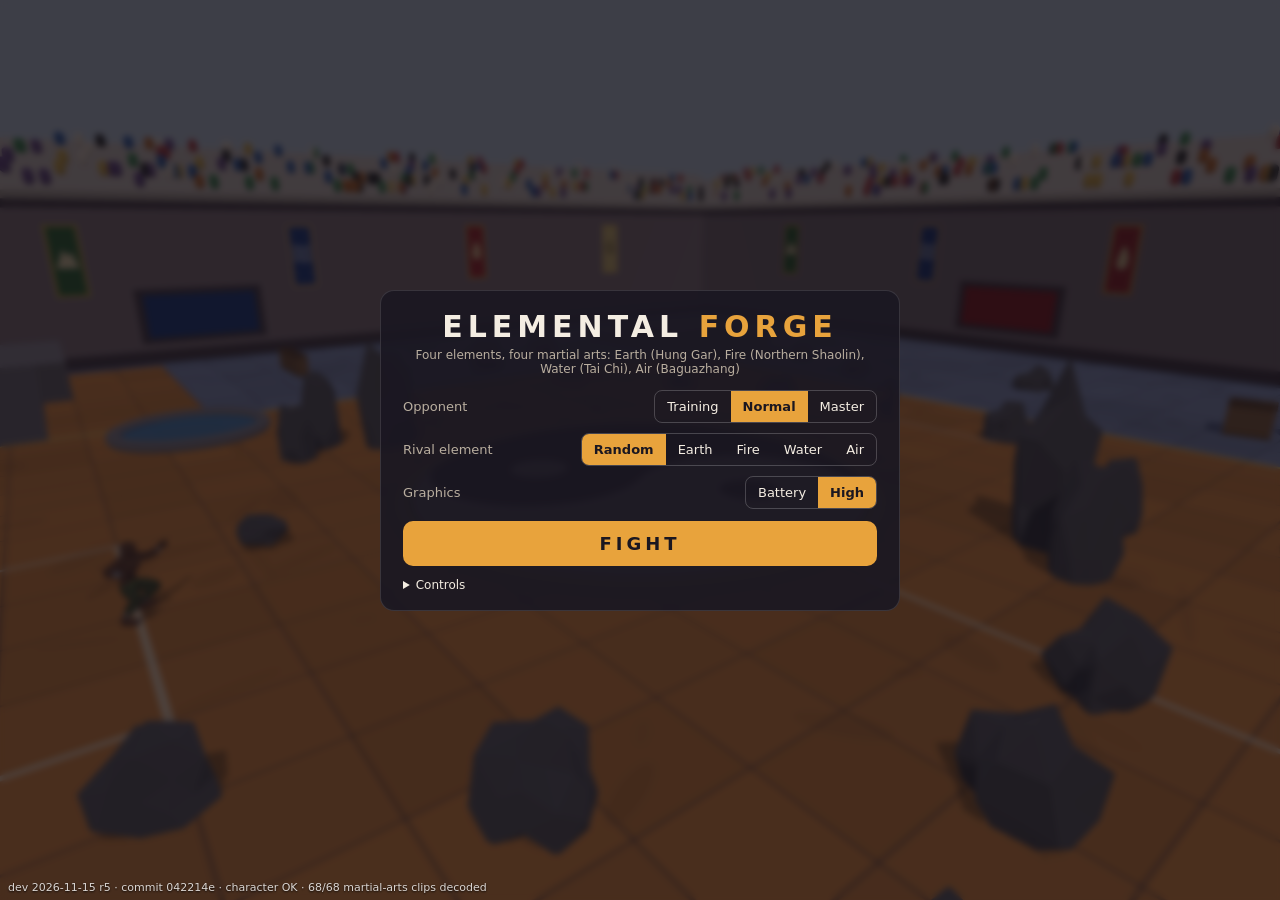
==== elemental-forge-dev/index.html @ c63c927e "Add elemental-forge-dev: separate full-screen test build (development commit 042214e) Approved by th" ====
<!doctype html>
<html lang="en">
<head>
<meta charset="utf-8">
<meta name="viewport" content="width=device-width, initial-scale=1, maximum-scale=1, user-scalable=no, viewport-fit=cover">
<meta name="theme-color" content="#1b1720">
<meta name="mobile-web-app-capable" content="yes">
<meta name="apple-mobile-web-app-capable" content="yes">
<link rel="manifest" href="manifest.webmanifest">
<title>Elemental Forge</title>
<link rel="stylesheet" href="style.css">
<script type="importmap">
{ "imports": { "three": "./vendor/three.module.min.js",
    "three/addons/": "./vendor/addons/" } }
</script>
</head>
<body>
<canvas id="game"></canvas>

<div id="hud" class="hidden">
  <div id="bars-left" class="bars">
    <div class="name">YOU</div>
    <div class="bar hp"><div class="fill" id="p-hp"></div></div>
    <div class="bar en"><div class="fill" id="p-en"></div></div>
  </div>
  <div id="round-box">
    <div id="round-pips"><span class="pip" id="pip-p"></span><span class="sep"></span><span class="pip" id="pip-o"></span></div>
    <div id="round-label">ROUND 1</div>
  </div>
  <div id="bars-right" class="bars right">
    <div class="name" id="opp-name">RIVAL</div>
    <div class="bar hp"><div class="fill" id="o-hp"></div></div>
    <div class="bar en"><div class="fill" id="o-en"></div></div>
  </div>

  <div id="elements">
    <button class="el active" data-el="earth"><b>EARTH</b><i class="pips"></i></button>
    <button class="el" data-el="fire"><b>FIRE</b><i class="pips"></i></button>
    <button class="el" data-el="water"><b>WATER</b><i class="pips"></i></button>
    <button class="el" data-el="air"><b>AIR</b><i class="pips"></i></button>
  </div>
  <div id="style-tag"></div>

  <button id="btn-pause" class="small-btn">II</button>
  <button id="btn-lock" class="small-btn">LOCK</button>

  <div id="reticle"><div class="ring"></div><div class="dot"></div></div>
  <div id="lock-marker"></div>
  <div id="opp-tag"><div class="mini-hp"><div class="fill" id="o-hp-mini"></div></div></div>

  <div id="stick-base"><div id="stick-knob"></div></div>

  <div id="action-pad">
    <button class="act" id="btn-jump" data-act="jump"><span>JUMP</span></button>
    <button class="act" id="btn-guard" data-act="guard"><span>GUARD</span><small></small></button>
    <button class="act" id="btn-dodge" data-act="dodge"><span>DODGE</span></button>
    <button class="act" id="btn-hand" data-act="hand"><span>HAND</span><small></small></button>
    <button class="act" id="btn-leg" data-act="leg"><span>LEG</span><small></small></button>
    <button class="act" id="btn-special" data-act="special"><span>SPECIAL</span><small></small></button>
  </div>
  <div id="popups"></div>
  <div id="banner"></div>
</div>

<div id="menu" class="overlay">
  <div class="panel">
    <h1>ELEMENTAL <span>FORGE</span></h1>
    <p class="sub">Four elements, four martial arts: Earth (Hung Gar), Fire (Northern Shaolin), Water (Tai Chi), Air (Baguazhang)</p>
    <div class="row">
      <label>Opponent</label>
      <div class="seg" id="difficulty">
        <button data-d="training">Training</button>
        <button data-d="normal" class="on">Normal</button>
        <button data-d="master">Master</button>
      </div>
    </div>
    <div class="row">
      <label>Rival element</label>
      <div class="seg" id="rival-el">
        <button data-r="random" class="on">Random</button>
        <button data-r="earth">Earth</button>
        <button data-r="fire">Fire</button>
        <button data-r="water">Water</button>
        <button data-r="air">Air</button>
      </div>
    </div>
    <div class="row">
      <label>Graphics</label>
      <div class="seg" id="quality">
        <button data-q="low">Battery</button>
        <button data-q="high" class="on">High</button>
      </div>
    </div>
    <button id="btn-start" class="big">FIGHT</button>
    <details class="help">
      <summary>Controls</summary>
      <p><b>Move:</b> left thumb on the left half (light push walks, full push runs, hold at the rim to sprint). <b>Aim / camera:</b> drag on the right half. <b>LOCK</b> frames the rival.</p>
      <p><b>Elements</b> (top left): switch instantly between Earth (Hung Gar), Fire (Northern Shaolin), Water (Tai Chi) and Air (Baguazhang). Each changes your stance, movement and every technique.</p>
      <p><b>HAND</b> tap: hand technique (stone punch, fire fist, water palm, air palm). <b>Hold HAND</b> for sustained bending: lift up to three rocks, a fire stream, draw water from a pool (then a water whip), or a wind push.</p>
      <p><b>LEG</b> tap: kicks (tap again for the second kick). <b>Hold LEG</b> and release for the charged move: seismic stomp, flying dragon kick, tidal sweep, cyclone.</p>
      <p>Held rocks, flame orbs, water globes and vortices circle you; HAND or LEG launches them. <b>SPECIAL</b>: stone pillar (stand on it), flame orb (three = volley), water sphere (traps), vortex (three = big vortex).</p>
      <p><b>GUARD</b> (hold): earth wall, fire wall, water shield or air deflection. Raise it just before impact to send projectiles back and open a counter. <b>DODGE</b>: roll, flame dash, water slide or air dash. <b>JUMP</b> twice as Air; hold JUMP to glide.</p>
      <p><b>Keyboard:</b> WASD, mouse aim, left/right click = HAND/LEG, Q guard, E special, Space jump, Shift dodge, 1-4 elements, C sprint, Tab lock.</p>
    </details>
  </div>
</div>

<div id="pause" class="overlay hidden">
  <div class="panel">
    <h2>PAUSED</h2>
    <div class="row">
      <label>Look sensitivity</label>
      <input type="range" id="sens" min="0.4" max="2.2" step="0.1" value="1">
    </div>
    <div class="row">
      <label>Auto camera</label>
      <div class="seg" id="autocam">
        <button data-a="on" class="on">On</button>
        <button data-a="off">Off</button>
      </div>
    </div>
    <div class="row">
      <label>Button size</label>
      <input type="range" id="btn-size" min="0.8" max="1.3" step="0.05" value="1">
    </div>
    <div class="row">
      <label>Button spacing</label>
      <input type="range" id="btn-spread" min="0.85" max="1.3" step="0.05" value="1">
    </div>
    <button id="btn-resume" class="big">RESUME</button>
    <button id="btn-quit" class="big ghost">MAIN MENU</button>
  </div>
</div>

<div id="end" class="overlay hidden">
  <div class="panel">
    <h2 id="end-title">VICTORY</h2>
    <p id="end-sub"></p>
    <button id="btn-again" class="big">REMATCH</button>
    <button id="btn-menu2" class="big ghost">MAIN MENU</button>
  </div>
</div>

<div id="rotate" class="overlay">
  <div class="panel"><div class="phone-icon"></div><p>Turn your phone sideways to play.</p></div>
</div>

<div id="loading" class="overlay"><div class="panel"><p>Loading the arena...</p></div></div>
<div id="err" class="hidden"></div>

<script type="module" src="js/main.js"></script>
</body>
</html>
---- elemental-forge-dev/style.css ----
:root {
  --bg: #1b1720;
  --panel: rgba(28, 24, 34, 0.92);
  --ink: #f4ede2;
  --muted: #b9ae9f;
  --accent: #e8a33c;
  --earth: #9a7b4f;
  --fire: #e2552b;
  --water: #3d8fd6;
  --air: #d9e3e8;
  --hp: #e0493c;
  --en: #4fb3e8;
  --safe-l: env(safe-area-inset-left, 0px);
  --safe-r: env(safe-area-inset-right, 0px);
  --safe-b: env(safe-area-inset-bottom, 0px);
  --safe-t: env(safe-area-inset-top, 0px);
}
* { box-sizing: border-box; -webkit-tap-highlight-color: transparent; }
html, body {
  margin: 0; height: 100%; overflow: hidden; background: var(--bg); color: var(--ink);
  font-family: system-ui, -apple-system, "Segoe UI", Roboto, sans-serif;
  user-select: none; -webkit-user-select: none; touch-action: none; overscroll-behavior: none;
}
canvas#game { position: fixed; inset: 0; width: 100vw; height: 100vh; display: block; touch-action: none; }
.hidden { display: none !important; }
button { font: inherit; color: inherit; touch-action: none; }

/* ---------- HUD ---------- */
#hud { position: fixed; inset: 0; pointer-events: none; }
#hud button { pointer-events: auto; }
.bars { position: absolute; top: calc(10px + var(--safe-t)); left: calc(14px + var(--safe-l)); width: min(30vw, 260px); }
.bars.right { left: auto; right: calc(14px + var(--safe-r)); text-align: right; }
.bars .name { font-size: 11px; letter-spacing: 2px; font-weight: 700; color: var(--muted); margin-bottom: 3px; }
.bar { height: 10px; background: rgba(0,0,0,0.45); border: 1px solid rgba(255,255,255,0.18); border-radius: 3px; overflow: hidden; margin-bottom: 4px; }
.bar.en { height: 6px; }
.bar .fill { height: 100%; width: 100%; transition: width 0.12s linear; transform-origin: left; }
.bars.right .bar .fill { margin-left: auto; }
.bar.hp .fill { background: linear-gradient(90deg, #b8322a, var(--hp)); }
.bar.en .fill { background: linear-gradient(90deg, #2f7fb0, var(--en)); }

#round-box { position: absolute; top: calc(8px + var(--safe-t)); left: 50%; transform: translateX(-50%); text-align: center;
  background: rgba(20,18,26,0.6); border: 1px solid rgba(255,255,255,0.12); border-radius: 6px; padding: 4px 12px; }
#round-pips { display: flex; gap: 8px; align-items: center; justify-content: center; }
.pip { width: 8px; height: 8px; transform: rotate(45deg); border: 1px solid #f07a7a; display: inline-block; }
.pip.won { background: #f07a7a; }
.sep { width: 2px; height: 12px; background: #fff; display: inline-block; }
#round-label { font-size: 9px; letter-spacing: 2px; color: var(--accent); margin-top: 2px; }

#elements { position: absolute; top: calc(50px + var(--safe-t)); left: calc(14px + var(--safe-l)); display: flex; gap: 7px; }
.el { width: 64px; height: 40px; border-radius: 10px; border: 2px solid rgba(255,255,255,0.25); background: rgba(20,18,26,0.6);
  font-size: 10px; letter-spacing: 1px; display: flex; flex-direction: column; align-items: center; justify-content: center; gap: 3px; padding: 0; }
.el b { font-weight: 800; }
.el .pips { display: flex; gap: 3px; height: 5px; font-style: normal; }
.el .pips span { width: 5px; height: 5px; border-radius: 50%; background: currentColor; display: inline-block; }
.el[data-el="earth"] { border-color: var(--earth); }
.el[data-el="fire"] { border-color: var(--fire); }
.el[data-el="water"] { border-color: var(--water); }
.el[data-el="air"] { border-color: var(--air); }
.el.active[data-el="earth"] { background: rgba(154,123,79,0.85); }
.el.active[data-el="fire"] { background: rgba(226,85,43,0.85); }
.el.active[data-el="water"] { background: rgba(61,143,214,0.85); }
.el.active[data-el="air"] { background: rgba(217,227,232,0.85); color: #1b1720; }
#style-tag { position: absolute; top: calc(96px + var(--safe-t)); left: calc(16px + var(--safe-l)); font-size: 10px; letter-spacing: 2px; color: var(--muted); text-shadow: 0 1px 2px #000; }
.small-btn { position: absolute; top: calc(52px + var(--safe-t)); width: 52px; height: 34px; border-radius: 8px;
  background: rgba(20,18,26,0.65); border: 1px solid rgba(255,255,255,0.25); font-size: 11px; font-weight: 800; letter-spacing: 1px; }
#btn-pause { right: calc(14px + var(--safe-r)); width: 40px; }
#btn-lock { right: calc(62px + var(--safe-r)); width: 64px; }
#btn-lock.on { background: rgba(232,163,60,0.85); color: #1b1720; }

#reticle { position: absolute; left: 50%; top: 50%; width: 34px; height: 34px; margin: -17px 0 0 -17px; transition: transform 0.08s; }
#reticle .ring { position: absolute; inset: 0; border: 2px solid rgba(255,255,255,0.75); border-radius: 50%; box-shadow: 0 0 3px rgba(0,0,0,0.6); }
#reticle .dot { position: absolute; left: 50%; top: 50%; width: 4px; height: 4px; margin: -2px; background: #fff; border-radius: 50%; }
#reticle.on-target .ring { border-color: #ff5a4a; transform: scale(0.8); }
#reticle.on-target .dot { background: #ff5a4a; }
#lock-marker { position: absolute; width: 46px; height: 46px; margin: -23px 0 0 -23px; border: 2px solid var(--accent); transform: rotate(45deg);
  display: none; box-shadow: 0 0 6px rgba(232,163,60,0.7); }
#opp-tag { position: absolute; width: 60px; margin-left: -30px; display: none; }
.mini-hp { height: 5px; background: rgba(0,0,0,0.5); border-radius: 2px; overflow: hidden; }
.mini-hp .fill { height: 100%; width: 100%; background: var(--hp); }

#stick-base { position: absolute; width: 130px; height: 130px; margin: -65px 0 0 -65px; border-radius: 50%;
  border: 2px solid rgba(255,255,255,0.35); background: rgba(255,255,255,0.06); display: none; }
#stick-knob { position: absolute; left: 50%; top: 50%; width: 56px; height: 56px; margin: -28px 0 0 -28px; border-radius: 50%;
  background: rgba(255,255,255,0.45); }

/* star layout: positions are computed in main.js (layoutStar) from button size and spacing settings */
#action-pad { position: absolute; right: 0; bottom: 0; width: 0; height: 0; }
.act { position: absolute; border-radius: 50%; border: 2px solid rgba(255,255,255,0.45); background: rgba(24,20,30,0.55);
  font-size: 11px; font-weight: 800; letter-spacing: 1px; display: flex; flex-direction: column; align-items: center; justify-content: center; gap: 1px;
  transform: translate(-50%, -50%); transition: transform 0.06s, background 0.06s; padding: 0; }
.act small { font-size: 7.5px; font-weight: 700; letter-spacing: 0.5px; opacity: 0.8; max-width: 90%; line-height: 1.05; }
.act.down { background: rgba(232,163,60,0.78); color: #1b1720; transform: translate(-50%, -50%) scale(0.92); }
#btn-hand, #btn-leg { border-color: var(--elc, rgba(255,200,120,0.8)); border-width: 3px; }
#btn-special { border-color: var(--elc, rgba(255,255,255,0.6)); background: rgba(40,30,50,0.6); }
#btn-leg { box-shadow: 0 0 calc(var(--charge, 0) * 26px) rgba(255, 190, 90, calc(var(--charge, 0) * 0.9)); }
#btn-leg.charged { background: rgba(232,163,60,0.45); }
#btn-hand.sustain { background: rgba(232,163,60,0.35); }
#stick-base.sprint { border-color: rgba(255,210,140,0.9); box-shadow: 0 0 14px rgba(255,190,90,0.6); }
.act .cd { position: absolute; inset: 0; border-radius: 50%; background: conic-gradient(rgba(0,0,0,0.55) var(--p,0%), transparent 0); }

#popups { position: absolute; inset: 0; overflow: hidden; }
.pop { position: absolute; font-weight: 900; font-size: 18px; color: #fff; text-shadow: 0 2px 3px #000, 0 0 6px rgba(255,90,60,0.9);
  animation: pop 0.8s ease-out forwards; transform: translate(-50%, -50%); }
.pop.block { color: #cfe8ff; text-shadow: 0 2px 3px #000, 0 0 6px rgba(80,160,255,0.9); font-size: 14px; }
@keyframes pop { 0% { opacity: 0; transform: translate(-50%,-30%) scale(0.6);} 15% { opacity: 1; transform: translate(-50%,-60%) scale(1.15);} 100% { opacity: 0; transform: translate(-50%,-160%) scale(1);} }
#banner { position: absolute; left: 0; right: 0; top: 34%; text-align: center; font-size: 44px; font-weight: 900; letter-spacing: 6px;
  text-shadow: 0 3px 8px rgba(0,0,0,0.8); color: #ffe2b0; opacity: 0; transition: opacity 0.25s; }
#banner.show { opacity: 1; }

/* ---------- overlays ---------- */
.overlay { position: fixed; inset: 0; display: flex; align-items: center; justify-content: center; background: rgba(15,12,18,0.72);
  backdrop-filter: blur(3px); z-index: 10; padding: 16px; }
.panel { background: var(--panel); border: 1px solid rgba(255,255,255,0.12); border-radius: 14px; padding: 18px 22px; width: min(520px, 100%);
  max-height: 100%; overflow-y: auto; text-align: center; touch-action: pan-y; }
h1 { margin: 0 0 4px; font-size: 30px; letter-spacing: 5px; }
h1 span { color: var(--accent); }
h2 { margin: 0 0 12px; letter-spacing: 4px; }
.sub { margin: 0 0 14px; color: var(--muted); font-size: 12px; }
.row { display: flex; align-items: center; justify-content: space-between; gap: 12px; margin: 10px 0; }
.row label { font-size: 13px; color: var(--muted); }
.seg { display: flex; border: 1px solid rgba(255,255,255,0.2); border-radius: 8px; overflow: hidden; }
.seg button { background: transparent; border: 0; padding: 8px 12px; font-size: 13px; }
.seg button.on { background: var(--accent); color: #1b1720; font-weight: 700; }
.big { display: block; width: 100%; margin-top: 12px; padding: 12px; font-size: 18px; font-weight: 900; letter-spacing: 4px; border-radius: 10px;
  border: 0; background: var(--accent); color: #1b1720; }
.big.ghost { background: transparent; border: 1px solid rgba(255,255,255,0.3); color: var(--ink); font-size: 14px; }
.help { text-align: left; margin-top: 12px; font-size: 12px; color: var(--muted); }
.help summary { cursor: pointer; color: var(--ink); }
input[type=range] { width: 50%; }
#rotate { display: none; z-index: 30; }
.phone-icon { width: 40px; height: 66px; border: 3px solid var(--ink); border-radius: 8px; margin: 0 auto 10px; animation: rot 1.6s infinite ease-in-out; }
@keyframes rot { 0%,30% { transform: rotate(0); } 60%,100% { transform: rotate(-90deg); } }
@media (orientation: portrait) and (max-width: 900px) { #rotate.armed { display: flex; } }
#err { position: fixed; left: 8px; bottom: 8px; right: 8px; background: #6b1d1d; color: #fff; padding: 8px; font: 12px monospace; z-index: 50; white-space: pre-wrap; }
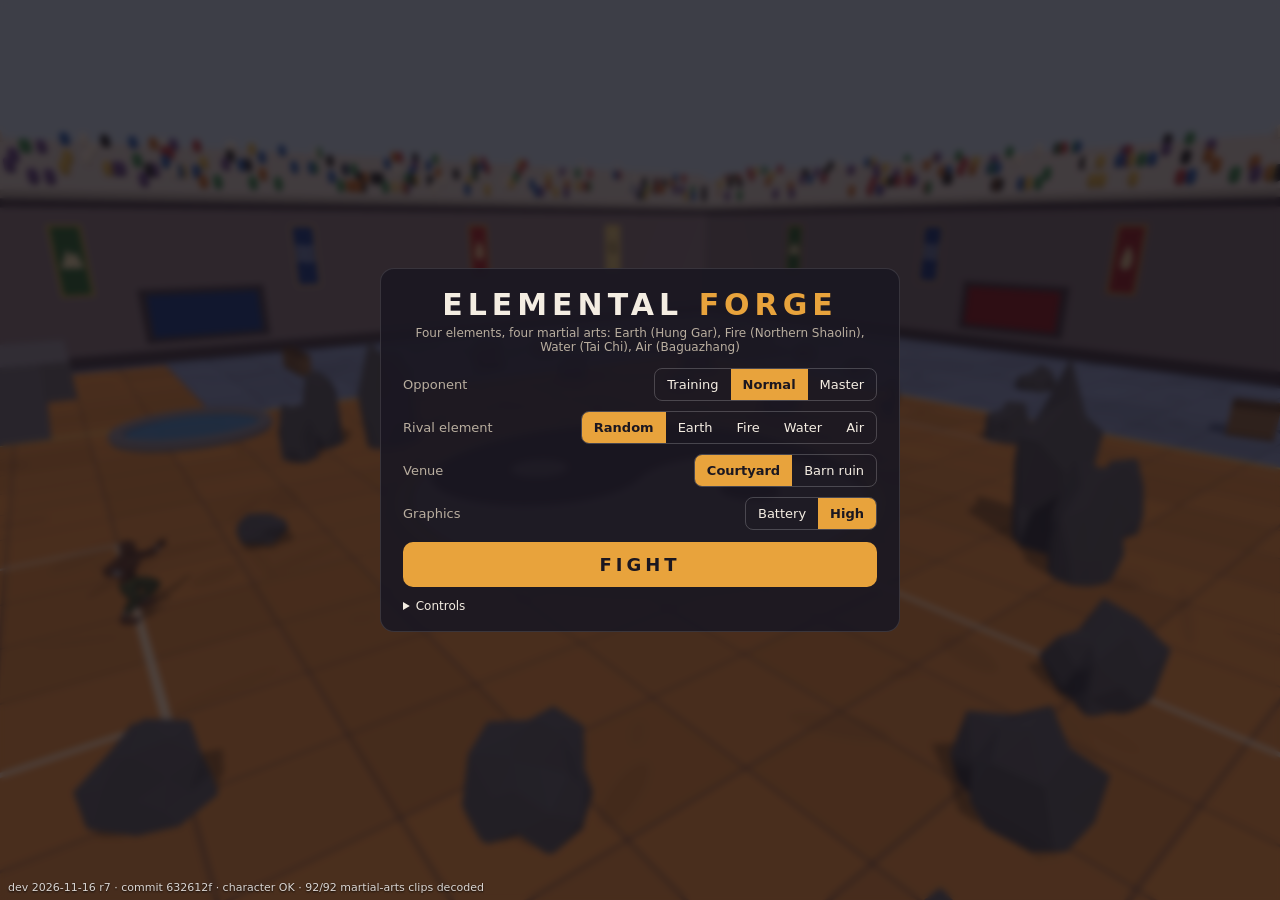
==== commit 00ed6ae4: "elemental-forge-dev: development build r7 (commit 632612f) - combat overhaul, barn ruin venue, earth" ====
--- a/elemental-forge-dev/index.html
+++ b/elemental-forge-dev/index.html
@@ -85,6 +85,13 @@
       </div>
     </div>
     <div class="row">
+      <label>Venue</label>
+      <div class="seg" id="venue">
+        <button data-v="courtyard" class="on">Courtyard</button>
+        <button data-v="barn">Barn ruin</button>
+      </div>
+    </div>
+    <div class="row">
       <label>Graphics</label>
       <div class="seg" id="quality">
         <button data-q="low">Battery</button>
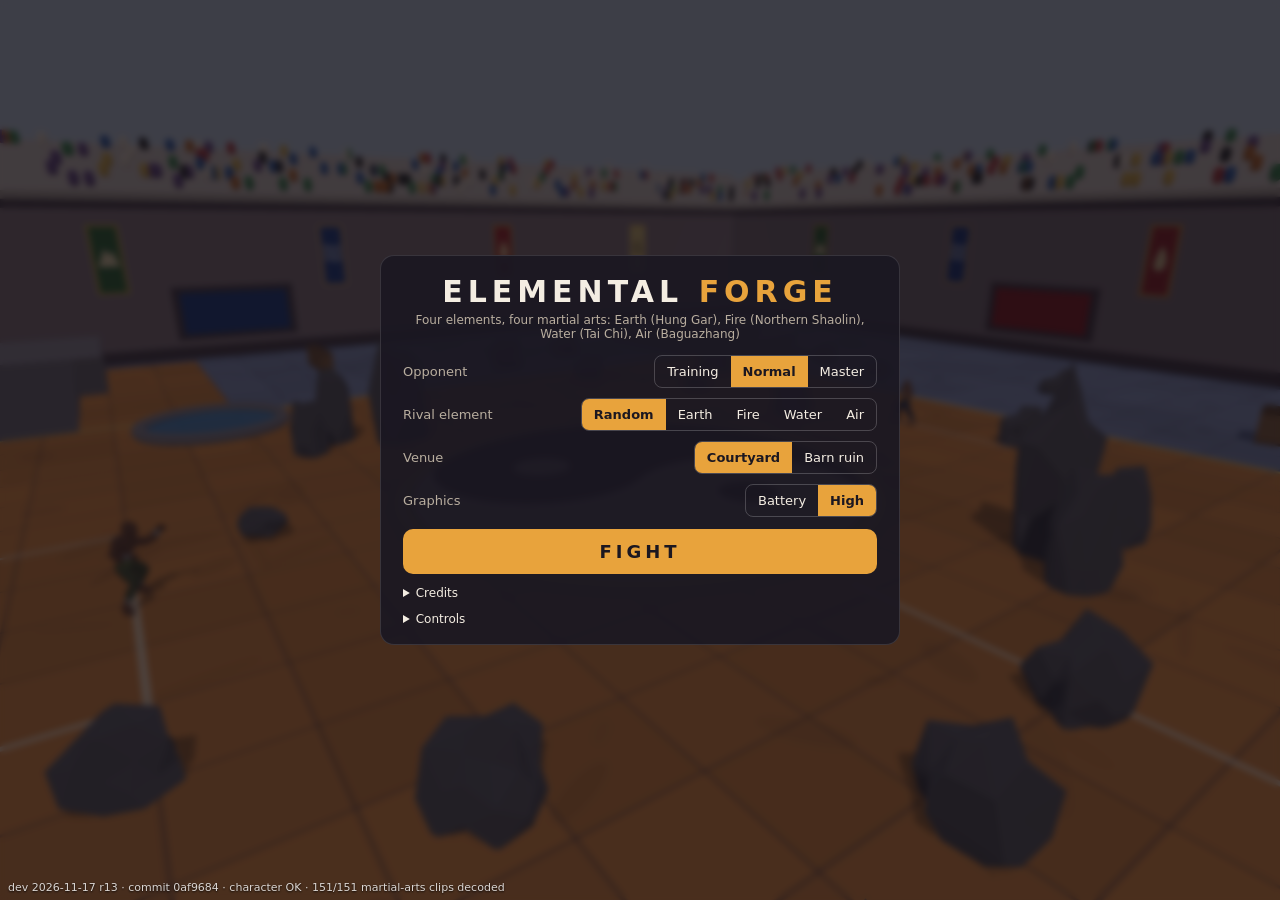
==== commit 86c88b57: "elemental-forge-dev: development build r13 (commit 0af9684) - M6: Fire stomp rolling wave, hurricane" ====
--- a/elemental-forge-dev/index.html
+++ b/elemental-forge-dev/index.html
@@ -100,6 +100,13 @@
     </div>
     <button id="btn-start" class="big">FIGHT</button>
     <details class="help">
+      <summary>Credits</summary>
+      <p>VFX: KanaWorks_AI (@KanaWorks_AI) &mdash; water impact, water column and ice projectile flipbooks (https://github.com/kanaworksai-hue/kanaworks-sakuga-vfx).</p>
+      <p>Ice Cluster (free) by chrismartin1337 (Sketchfab), CC-BY-4.0.</p>
+      <p>Fire and explosion volumes: JangaFX EmberGen free VDBs (CC0), rendered to flipbooks for this game.</p>
+      <p>Character animations: Mixamo, Rokoko, KinemIQ (CC0), Motifect, Universal Animation Library, Human Basic Motions, CMU motion capture.</p>
+    </details>
+    <details class="help">
       <summary>Controls</summary>
       <p><b>Move:</b> left thumb on the left half (light push walks, full push runs, hold at the rim to sprint). <b>Aim / camera:</b> drag on the right half. <b>LOCK</b> frames the rival.</p>
       <p><b>Elements</b> (top left): switch instantly between Earth (Hung Gar), Fire (Northern Shaolin), Water (Tai Chi) and Air (Baguazhang). Each changes your stance, movement and every technique.</p>
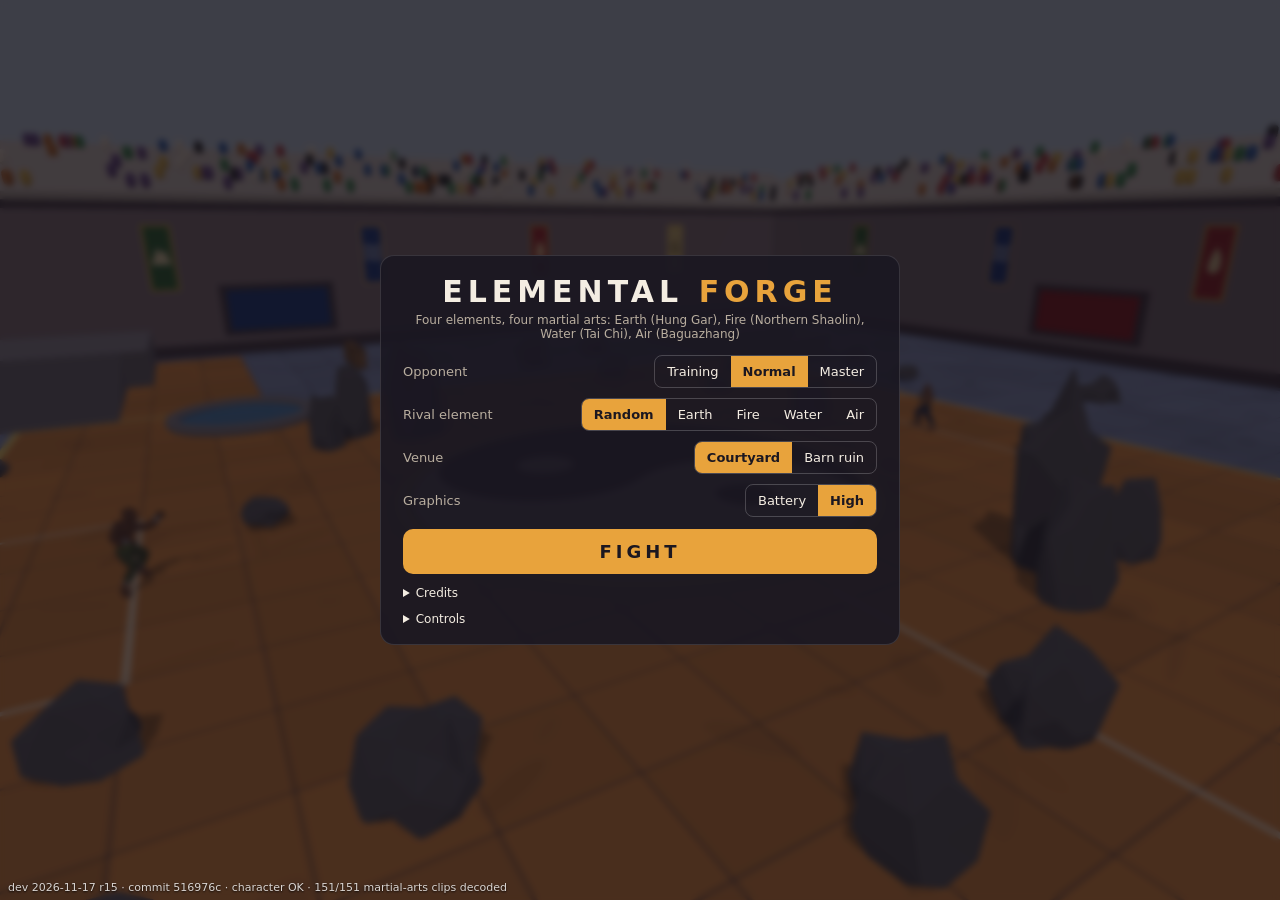
==== commit 2aa8c9c8: "elemental-forge-dev: development build r15 (commit 516976c) - recorded CC0 sound (combat, elements, " ====
--- a/elemental-forge-dev/index.html
+++ b/elemental-forge-dev/index.html
@@ -105,6 +105,7 @@
       <p>Ice Cluster (free) by chrismartin1337 (Sketchfab), CC-BY-4.0.</p>
       <p>Fire and explosion volumes: JangaFX EmberGen free VDBs (CC0), rendered to flipbooks for this game.</p>
       <p>Character animations: Mixamo, Rokoko, KinemIQ (CC0), Motifect, Universal Animation Library, Human Basic Motions, CMU motion capture.</p>
+      <p>Sound: CC0 recordings from OpenGameArt.org by qubodup, artisticdude, rubberduck, Legit Audio, julien-matthey, Spring Spring, sketchman3 and Kenney.</p>
     </details>
     <details class="help">
       <summary>Controls</summary>
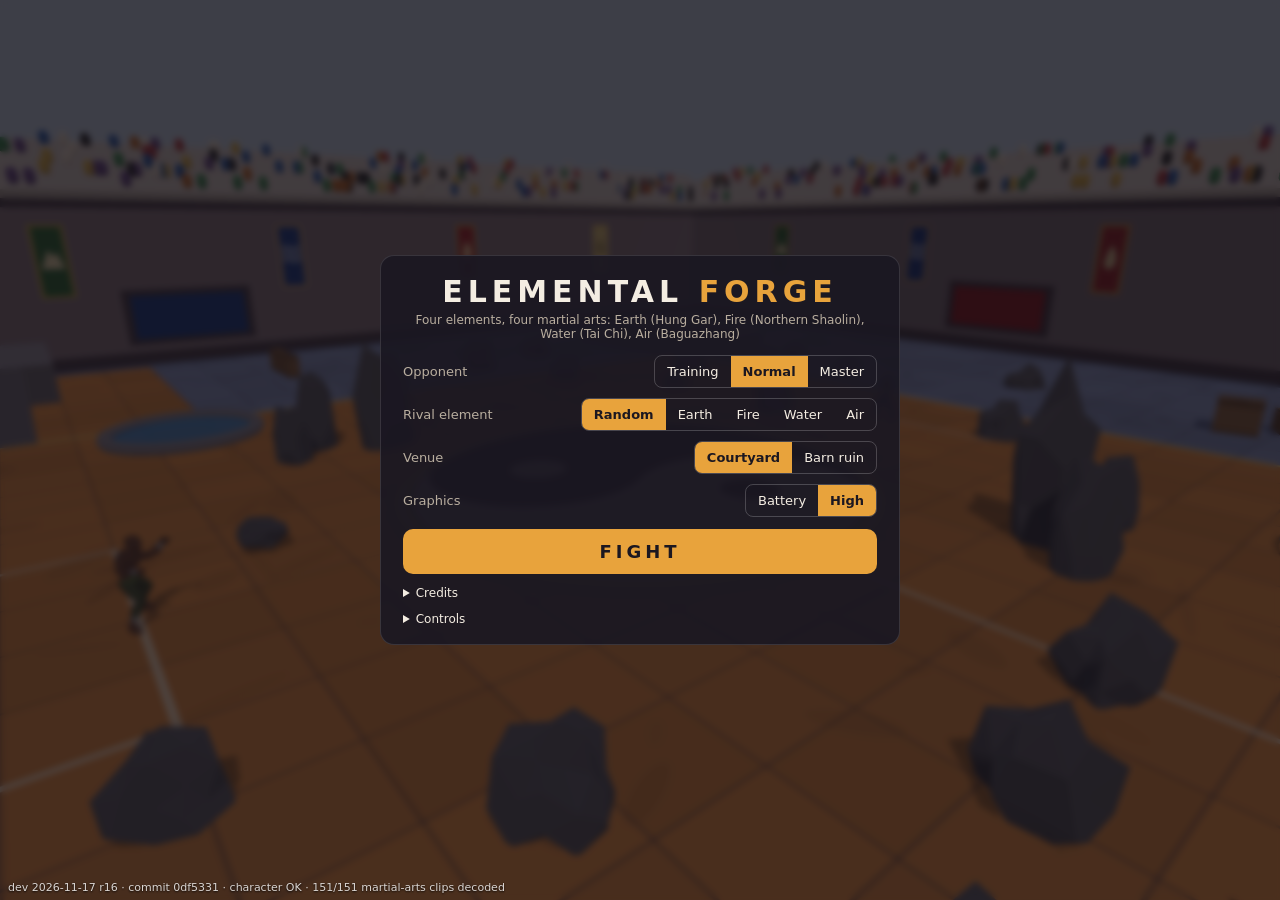
==== commit d1342374: "elemental-forge-dev: development build r16 (commit 0df5331) - installable from Chrome as an app, pla" ====
--- a/elemental-forge-dev/index.html
+++ b/elemental-forge-dev/index.html
@@ -7,6 +7,7 @@
 <meta name="mobile-web-app-capable" content="yes">
 <meta name="apple-mobile-web-app-capable" content="yes">
 <link rel="manifest" href="manifest.webmanifest">
+<link rel="apple-touch-icon" href="icons/icon-192.png">
 <title>Elemental Forge</title>
 <link rel="stylesheet" href="style.css">
 <script type="importmap">
@@ -99,6 +100,7 @@
       </div>
     </div>
     <button id="btn-start" class="big">FIGHT</button>
+    <button id="btn-install" class="big" style="display:none;margin-top:10px;font-size:0.8em;opacity:0.9">INSTALL APP</button>
     <details class="help">
       <summary>Credits</summary>
       <p>VFX: KanaWorks_AI (@KanaWorks_AI) &mdash; water impact, water column and ice projectile flipbooks (https://github.com/kanaworksai-hue/kanaworks-sakuga-vfx).</p>
